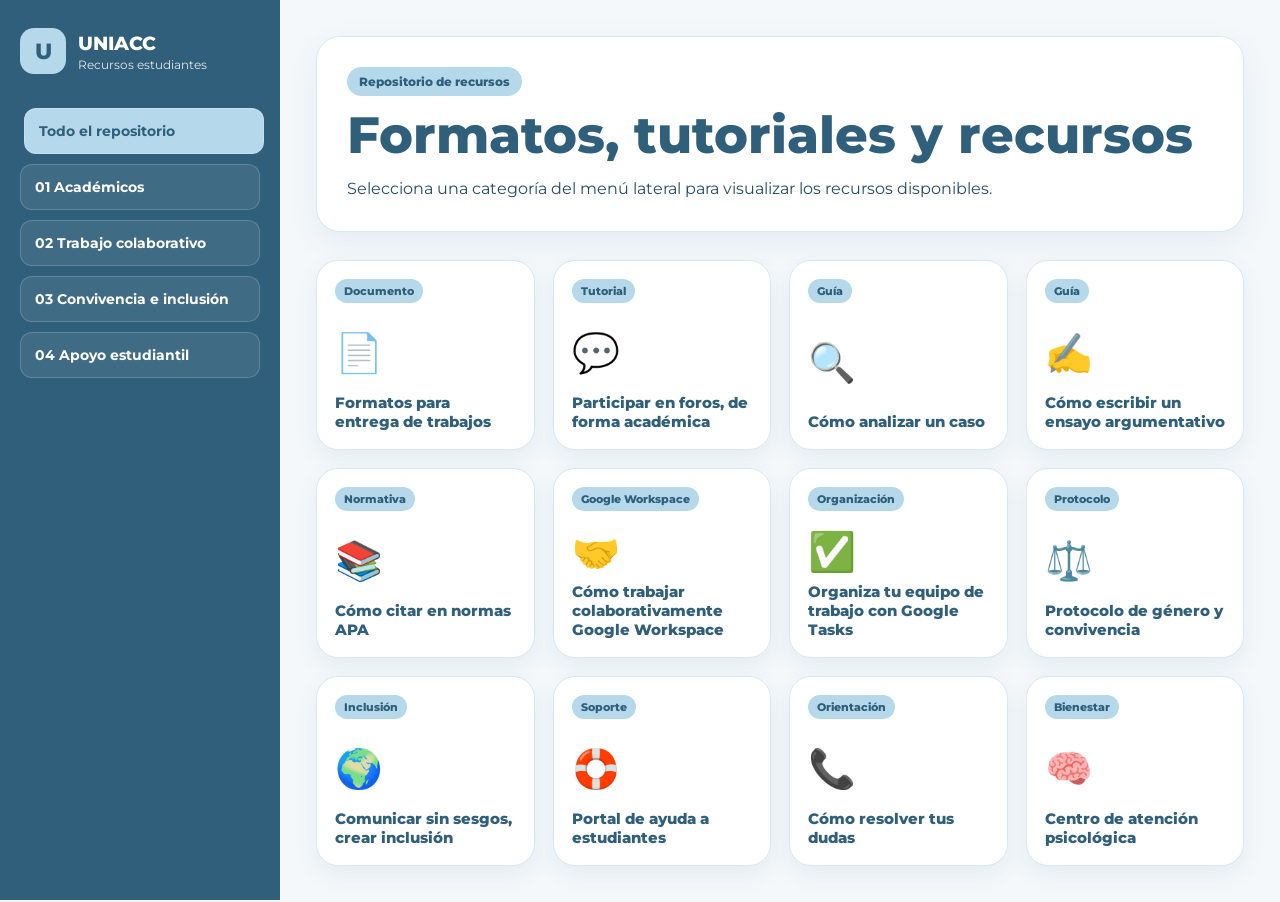
==== index.html @ 0cabaa11 "Add files via upload" ====
<!DOCTYPE html>
<html lang="es">
<head>
    <meta charset="UTF-8">
    <meta name="viewport" content="width=device-width, initial-scale=1.0">
    <title>Formatos, tutoriales y recursos</title>

    <link rel="stylesheet" href="styles.css">
</head>

<body>

<div class="app-layout">

    <aside class="sidebar">
        <div class="brand">
            <div class="brand-logo">U</div>
            <div>
                <h2>UNIACC</h2>
                <p>Recursos estudiantes</p>
            </div>
        </div>

        <nav class="menu-lateral" aria-label="Categorías de recursos">
            <button class="categoria-btn activo" data-filtro="todos">Todo el repositorio</button>
            <button class="categoria-btn" data-filtro="academicos">01 Académicos</button>
            <button class="categoria-btn" data-filtro="colaboracion">02 Trabajo colaborativo</button>
            <button class="categoria-btn" data-filtro="convivencia">03 Convivencia e inclusión</button>
            <button class="categoria-btn" data-filtro="apoyo">04 Apoyo estudiantil</button>
        </nav>
    </aside>

    <main class="contenido">

        <section class="hero">
            <span class="etiqueta">Repositorio de recursos</span>
            <h1>Formatos, tutoriales y recursos</h1>
            <p>Selecciona una categoría del menú lateral para visualizar los recursos disponibles.</p>
        </section>

        <section class="grid-botones">

            <a class="boton-cuadrado" data-categoria="academicos" href="formatos.html">
                <span class="tipo">Documento</span>
                <span class="icono">📄</span>
                <span class="texto-boton">Formatos para entrega de trabajos</span>
            </a>

            <a class="boton-cuadrado" data-categoria="academicos" href="foros.html">
                <span class="tipo">Tutorial</span>
                <span class="icono">💬</span>
                <span class="texto-boton">Participar en foros, de forma académica</span>
            </a>

            <a class="boton-cuadrado" data-categoria="academicos" href="caso.html">
                <span class="tipo">Guía</span>
                <span class="icono">🔍</span>
                <span class="texto-boton">Cómo analizar un caso</span>
            </a>

            <a class="boton-cuadrado" data-categoria="academicos" href="ensayo.html">
                <span class="tipo">Guía</span>
                <span class="icono">✍️</span>
                <span class="texto-boton">Cómo escribir un ensayo argumentativo</span>
            </a>

            <a class="boton-cuadrado" data-categoria="academicos" href="apa.html">
                <span class="tipo">Normativa</span>
                <span class="icono">📚</span>
                <span class="texto-boton">Cómo citar en normas APA</span>
            </a>

            <a class="boton-cuadrado" data-categoria="colaboracion" href="workspace.html">
                <span class="tipo">Google Workspace</span>
                <span class="icono">🤝</span>
                <span class="texto-boton">Cómo trabajar colaborativamente Google Workspace</span>
            </a>

            <a class="boton-cuadrado" data-categoria="colaboracion" href="tasks.html">
                <span class="tipo">Organización</span>
                <span class="icono">✅</span>
                <span class="texto-boton">Organiza tu equipo de trabajo con Google Tasks</span>
            </a>

            <a class="boton-cuadrado" data-categoria="convivencia" href="genero.html">
                <span class="tipo">Protocolo</span>
                <span class="icono">⚖️</span>
                <span class="texto-boton">Protocolo de género y convivencia</span>
            </a>

            <a class="boton-cuadrado" data-categoria="convivencia" href="inclusion.html">
                <span class="tipo">Inclusión</span>
                <span class="icono">🌍</span>
                <span class="texto-boton">Comunicar sin sesgos, crear inclusión</span>
            </a>

            <a class="boton-cuadrado" data-categoria="apoyo" href="ayuda.html">
                <span class="tipo">Soporte</span>
                <span class="icono">🛟</span>
                <span class="texto-boton">Portal de ayuda a estudiantes</span>
            </a>

            <a class="boton-cuadrado" data-categoria="apoyo" href="comunicacion.html">
                <span class="tipo">Orientación</span>
                <span class="icono">📞</span>
                <span class="texto-boton">Cómo resolver tus dudas</span>
            </a>

            <a class="boton-cuadrado" data-categoria="apoyo" href="capsi.html">
                <span class="tipo">Bienestar</span>
                <span class="icono">🧠</span>
                <span class="texto-boton">Centro de atención psicológica</span>
            </a>

        </section>

    </main>

</div>

<script src="script.js"></script>

</body>
</html>
---- styles.css ----
@import url('https://fonts.googleapis.com/css2?family=Montserrat:wght@400;600;700;800&display=swap');

:root {
    --azul-oscuro: #305F7B;
    --azul-medio: #4D98C5;
    --azul-claro: #B5D9EB;
    --borde: #D8E7F0;
    --fondo: #F4F8FB;
    --blanco: #FFFFFF;
    --texto: #244B63;
}

* {
    box-sizing: border-box;
}

body {
    margin: 0;
    font-family: 'Montserrat', Arial, sans-serif;
    color: var(--texto);
    background: var(--fondo);
}

.app-layout {
    display: grid;
    grid-template-columns: 280px 1fr;
    min-height: 100vh;
}

.sidebar {
    background: var(--azul-oscuro);
    color: var(--blanco);
    padding: 28px 20px;
    position: sticky;
    top: 0;
    height: 100vh;
}

.brand {
    display: flex;
    align-items: center;
    gap: 12px;
    margin-bottom: 34px;
}

.brand-logo {
    width: 46px;
    height: 46px;
    border-radius: 14px;
    background: var(--azul-claro);
    color: var(--azul-oscuro);
    display: flex;
    align-items: center;
    justify-content: center;
    font-weight: 800;
    font-size: 1.4rem;
}

.brand h2 {
    margin: 0;
    font-size: 1.2rem;
    font-weight: 800;
}

.brand p {
    margin: 2px 0 0;
    font-size: 0.78rem;
    opacity: 0.85;
}

.menu-lateral {
    display: flex;
    flex-direction: column;
    gap: 10px;
}

.categoria-btn {
    width: 100%;
    padding: 13px 14px;
    border: 1px solid rgba(255,255,255,0.18);
    border-radius: 12px;
    background: rgba(255,255,255,0.08);
    color: var(--blanco);
    font-family: inherit;
    font-size: 0.88rem;
    font-weight: 700;
    text-align: left;
    cursor: pointer;
    transition: all 0.2s ease;
}

.categoria-btn:hover,
.categoria-btn:focus,
.categoria-btn.activo {
    background: var(--azul-claro);
    color: var(--azul-oscuro);
    transform: translateX(4px);
    outline: none;
}

.contenido {
    padding: 36px;
}

.hero {
    background: var(--blanco);
    border: 1px solid var(--borde);
    border-radius: 24px;
    padding: 30px;
    margin-bottom: 28px;
    box-shadow: 0 10px 30px rgba(48, 95, 123, 0.08);
}

.etiqueta {
    display: inline-block;
    background: var(--azul-claro);
    color: var(--azul-oscuro);
    padding: 7px 12px;
    border-radius: 999px;
    font-size: 0.78rem;
    font-weight: 800;
    margin-bottom: 12px;
}

.hero h1 {
    margin: 0;
    color: var(--azul-oscuro);
    font-size: clamp(2rem, 4vw, 3.2rem);
    line-height: 1.05;
    font-weight: 800;
}

.hero p {
    max-width: 720px;
    margin: 14px 0 0;
    font-size: 1rem;
    line-height: 1.6;
}

.grid-botones {
    display: grid;
    grid-template-columns: repeat(4, minmax(0, 1fr));
    gap: 18px;
}

.boton-cuadrado {
    min-height: 190px;
    padding: 18px;
    border-radius: 22px;
    background: var(--blanco);
    color: var(--azul-oscuro);
    text-decoration: none;
    border: 1px solid var(--borde);
    box-shadow: 0 8px 22px rgba(48, 95, 123, 0.08);
    display: flex;
    flex-direction: column;
    justify-content: space-between;
    transition: all 0.22s ease;
}

.boton-cuadrado:hover,
.boton-cuadrado:focus {
    transform: translateY(-5px);
    border-color: var(--azul-medio);
    box-shadow: 0 14px 34px rgba(48, 95, 123, 0.16);
    outline: none;
}

.tipo {
    align-self: flex-start;
    padding: 5px 9px;
    border-radius: 999px;
    background: var(--azul-claro);
    color: var(--azul-oscuro);
    font-size: 0.68rem;
    font-weight: 800;
}

.icono {
    font-size: 2.4rem;
    line-height: 1;
    margin-top: 10px;
}

.logo-uniacc {
    width: 10px;
    max-width: 100%;
    height: auto;
    display: block;
}

.texto-boton {
    font-size: 0.95rem;
    font-weight: 800;
    line-height: 1.25;
}

.boton-cuadrado.oculto {
    display: none;
}

@media (max-width: 1100px) {
    .grid-botones {
        grid-template-columns: repeat(3, minmax(0, 1fr));
    }
}

@media (max-width: 860px) {
    .app-layout {
        grid-template-columns: 1fr;
    }

    .sidebar {
        position: static;
        height: auto;
    }

    .menu-lateral {
        display: grid;
        grid-template-columns: repeat(2, minmax(0, 1fr));
    }

    .contenido {
        padding: 22px;
    }
}

@media (max-width: 640px) {
    .menu-lateral,
    .grid-botones {
        grid-template-columns: 1fr;
    }

    .hero {
        padding: 22px;
    }
}
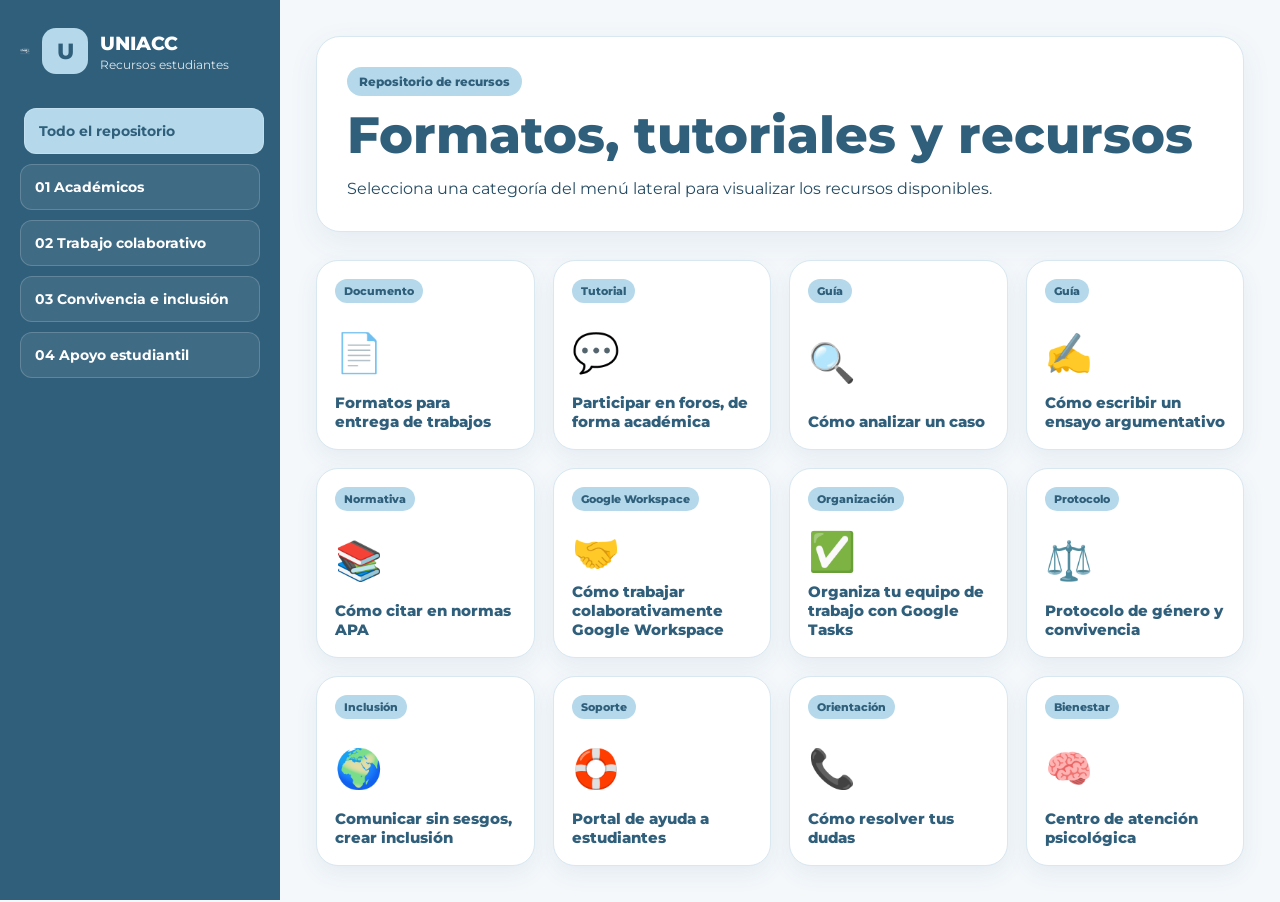
==== commit 49300991: "Add files via upload" ====
--- a/index.html
+++ b/index.html
@@ -14,7 +14,12 @@
 
     <aside class="sidebar">
         <div class="brand">
-            <div class="brand-logo">U</div>
+        <img
+        src="UNIACC_Logo_Blanco.png"
+        alt="Logo UNIACC"
+        class="logo-uniacc"
+    >
+    <div class="brand-logo">U</div>
             <div>
                 <h2>UNIACC</h2>
                 <p>Recursos estudiantes</p>
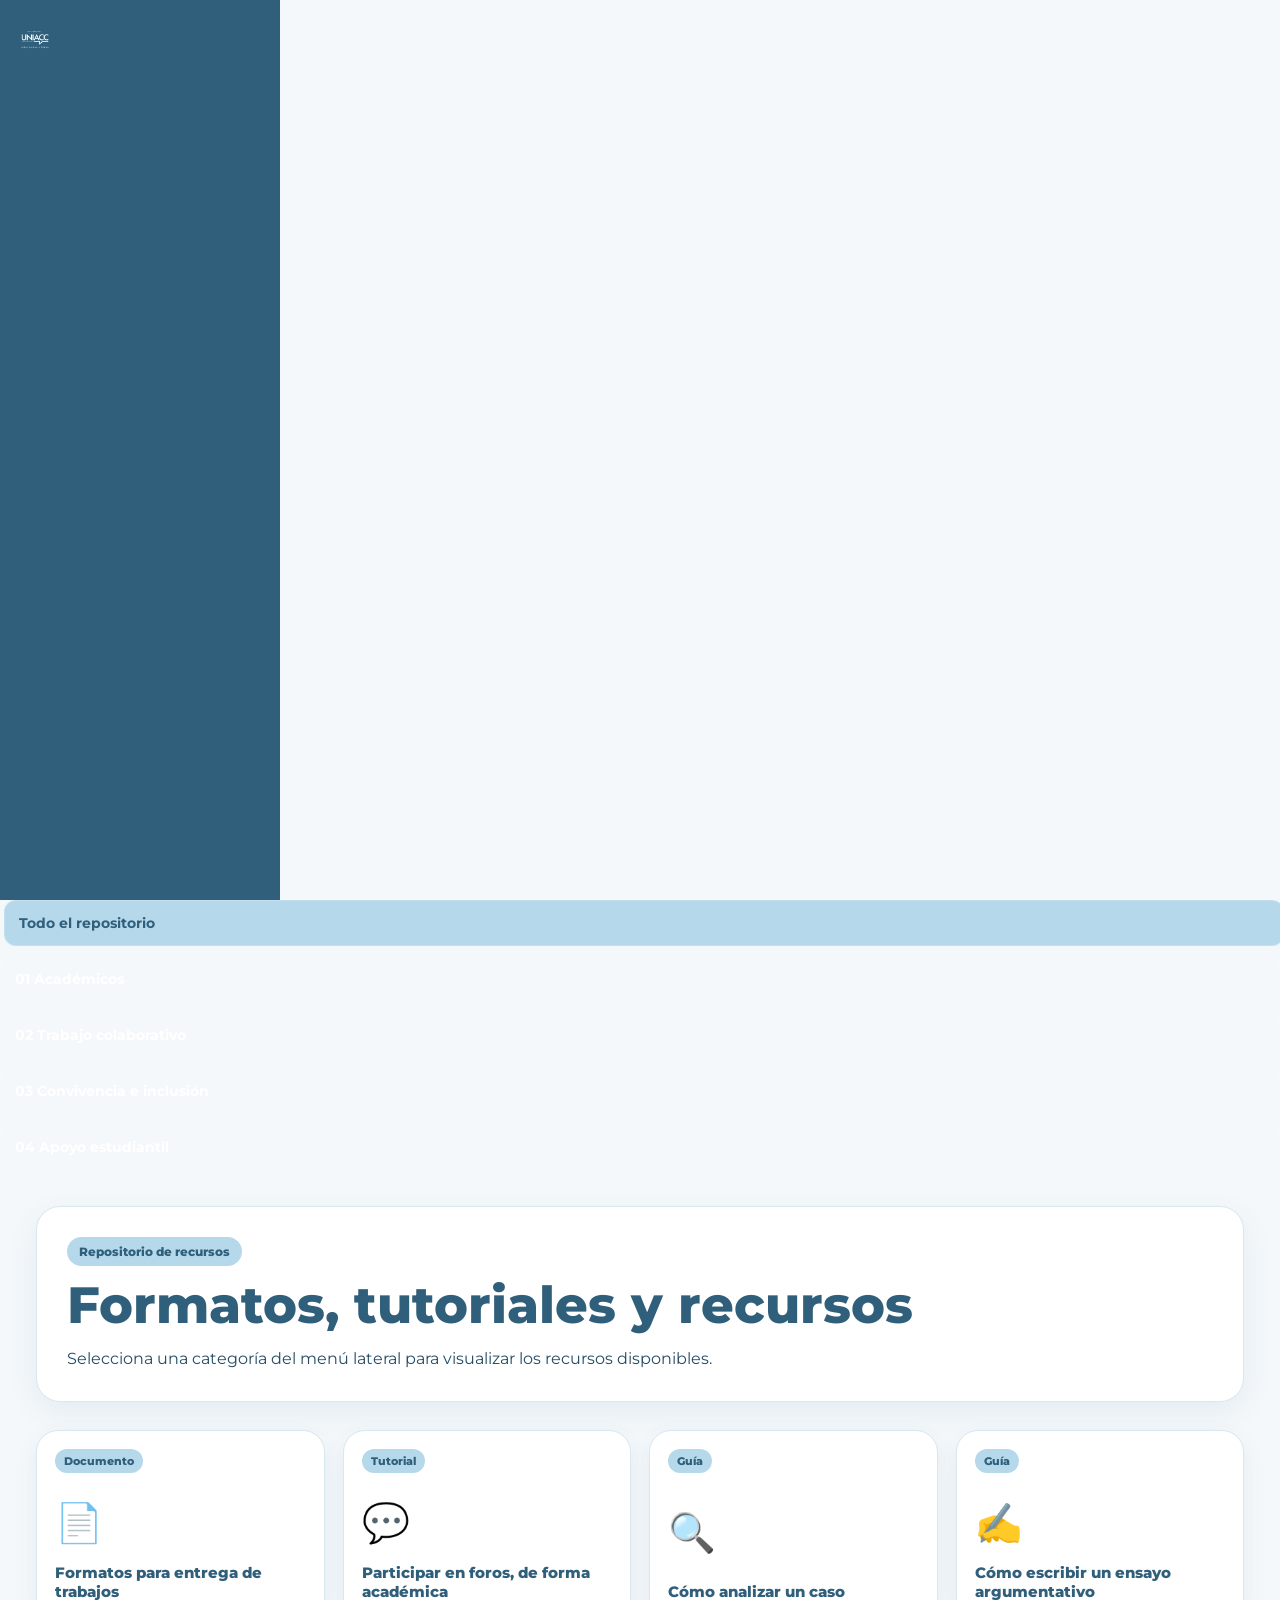
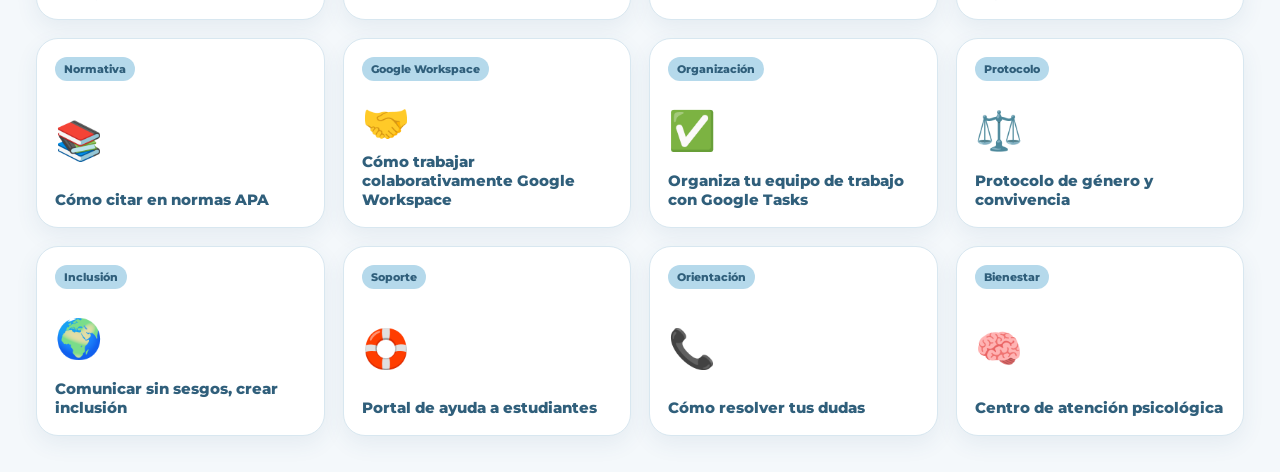
==== commit 3a23ef46: "Add files via upload" ====
--- a/index.html
+++ b/index.html
@@ -19,10 +19,7 @@
         alt="Logo UNIACC"
         class="logo-uniacc"
     >
-    <div class="brand-logo">U</div>
-            <div>
-                <h2>UNIACC</h2>
-                <p>Recursos estudiantes</p>
+   
             </div>
         </div>
 
--- a/styles.css
+++ b/styles.css
@@ -183,7 +183,7 @@
 }
 
 .logo-uniacc {
-    width: 10px;
+    width: 30px;
     max-width: 100%;
     height: auto;
     display: block;
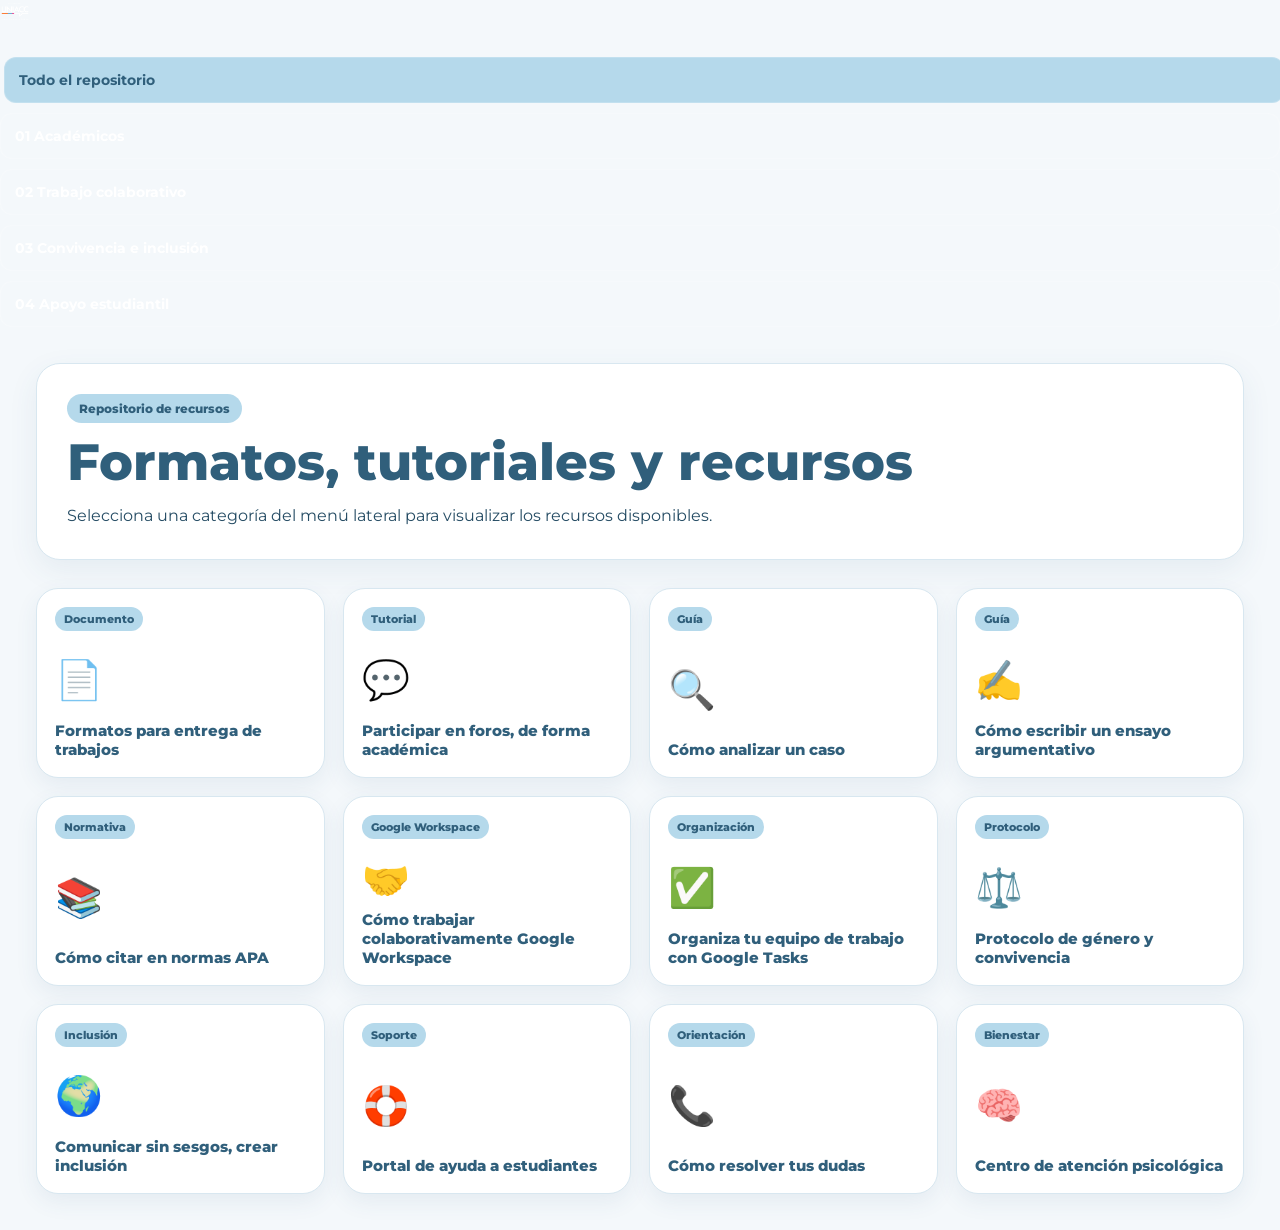
==== commit b5775dbf: "Add files via upload" ====
--- a/index.html
+++ b/index.html
@@ -10,18 +10,13 @@
 
 <body>
 
-<div class="app-layout">
-
-    <aside class="sidebar">
-        <div class="brand">
-        <img
+<div class="brand">
+    <img
         src="UNIACC_Logo_Blanco.png"
         alt="Logo UNIACC"
         class="logo-uniacc"
     >
-   
-            </div>
-        </div>
+</div>
 
         <nav class="menu-lateral" aria-label="Categorías de recursos">
             <button class="categoria-btn activo" data-filtro="todos">Todo el repositorio</button>
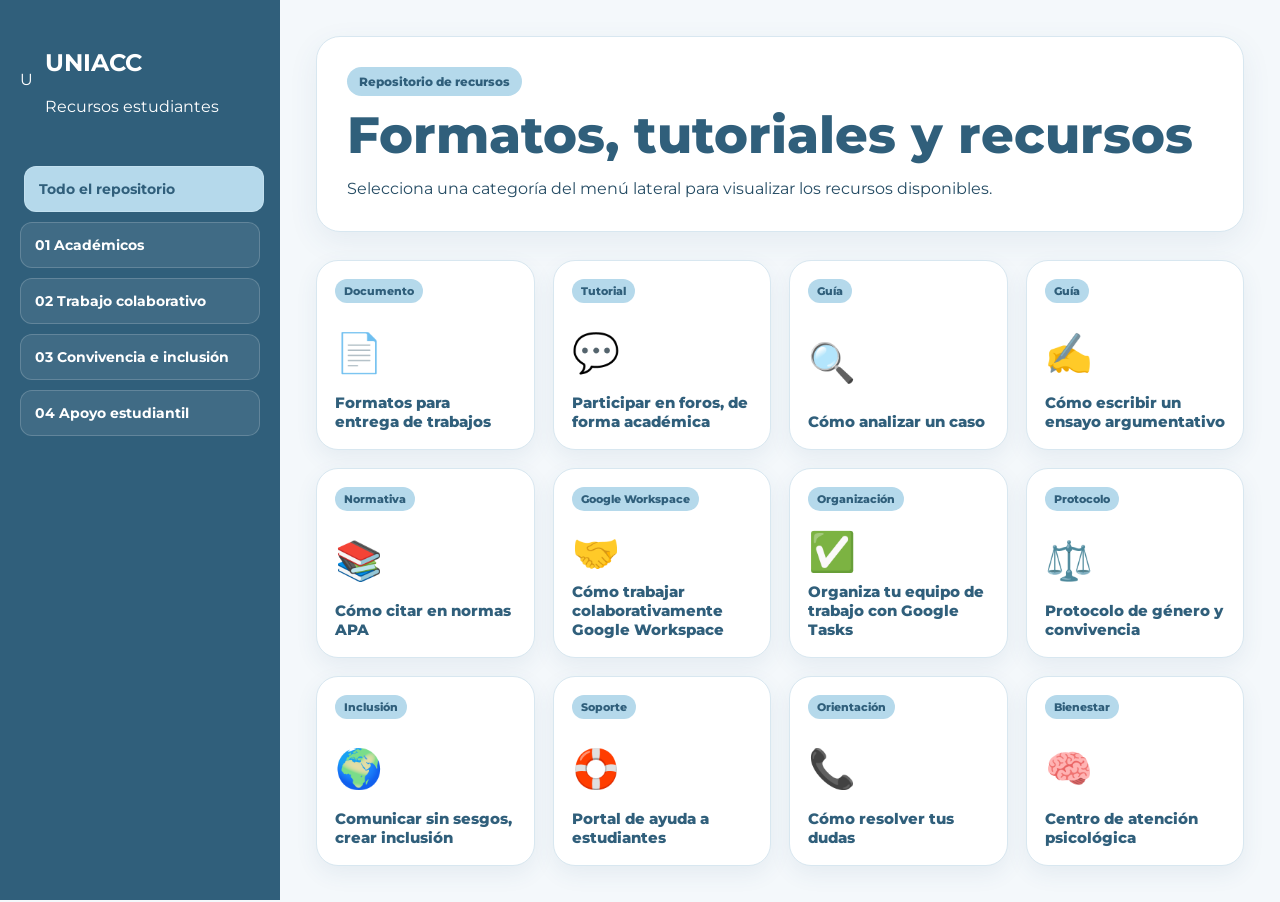
==== commit 0ea0c315: "Add files via upload" ====
--- a/index.html
+++ b/index.html
@@ -10,13 +10,16 @@
 
 <body>
 
-<div class="brand">
-    <img
-        src="UNIACC_Logo_Blanco.png"
-        alt="Logo UNIACC"
-        class="logo-uniacc"
-    >
-</div>
+<div class="app-layout">
+
+    <aside class="sidebar">
+        <div class="brand">
+            <div class="brand-logo">U</div>
+            <div>
+                <h2>UNIACC</h2>
+                <p>Recursos estudiantes</p>
+            </div>
+        </div>
 
         <nav class="menu-lateral" aria-label="Categorías de recursos">
             <button class="categoria-btn activo" data-filtro="todos">Todo el repositorio</button>
--- a/styles.css
+++ b/styles.css
@@ -41,31 +41,6 @@
     align-items: center;
     gap: 12px;
     margin-bottom: 34px;
-}
-
-.brand-logo {
-    width: 46px;
-    height: 46px;
-    border-radius: 14px;
-    background: var(--azul-claro);
-    color: var(--azul-oscuro);
-    display: flex;
-    align-items: center;
-    justify-content: center;
-    font-weight: 800;
-    font-size: 1.4rem;
-}
-
-.brand h2 {
-    margin: 0;
-    font-size: 1.2rem;
-    font-weight: 800;
-}
-
-.brand p {
-    margin: 2px 0 0;
-    font-size: 0.78rem;
-    opacity: 0.85;
 }
 
 .menu-lateral {
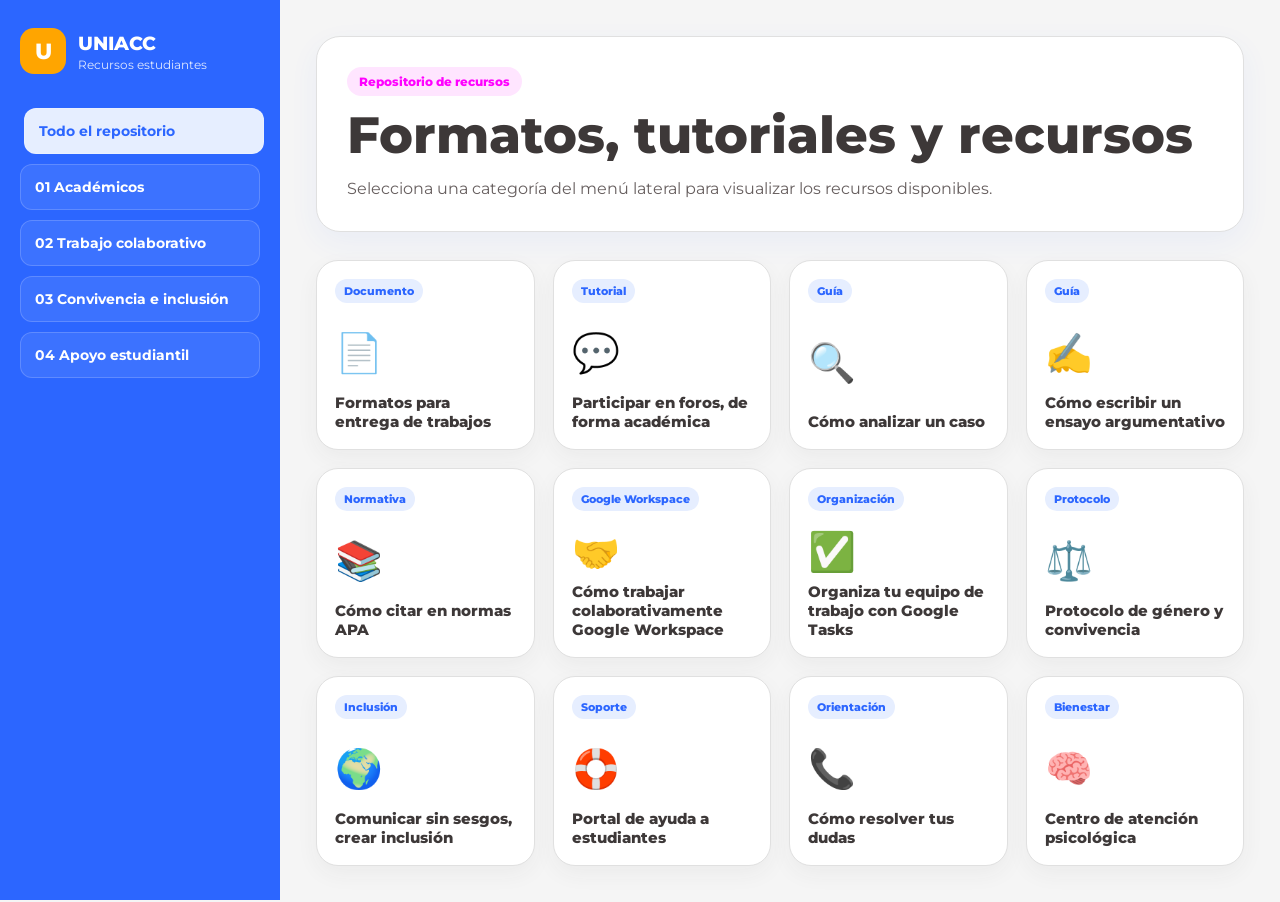
==== commit 155e0264: "Add files via upload" ====
--- a/index.html
+++ b/index.html
@@ -3,7 +3,7 @@
 <head>
     <meta charset="UTF-8">
     <meta name="viewport" content="width=device-width, initial-scale=1.0">
-    <title>Formatos, tutoriales y recursos</title>
+    <title>Servicios, tutoriales y recursos</title>
 
     <link rel="stylesheet" href="styles.css">
 </head>
--- a/styles.css
+++ b/styles.css
@@ -1,54 +1,84 @@
 @import url('https://fonts.googleapis.com/css2?family=Montserrat:wght@400;600;700;800&display=swap');
-
+ 
 :root {
-    --azul-oscuro: #305F7B;
-    --azul-medio: #4D98C5;
-    --azul-claro: #B5D9EB;
-    --borde: #D8E7F0;
-    --fondo: #F4F8FB;
-    --blanco: #FFFFFF;
-    --texto: #244B63;
-}
-
+    /* Paleta Nueva */
+    --principal: #2c66ff;
+    --principal-claro: #e6eeff; /* Variante suave para fondos de botones y etiquetas */
+    --secundario-1: #ffa500;
+    --secundario-1-claro: #fff6e5; /* Variante suave naranja */
+    --secundario-2: #ff01ff;
+    --secundario-2-claro: #ffe5ff; /* Variante suave magenta */
+    --texto: #3d3838;
+    --texto-claro: #665e5e; /* Para párrafos secundarios */
+    --fondo: #f5f5f5;
+    --blanco: #ffffff;
+    --borde: #e0e0e0;
+}
+ 
 * {
     box-sizing: border-box;
 }
-
+ 
 body {
     margin: 0;
     font-family: 'Montserrat', Arial, sans-serif;
     color: var(--texto);
     background: var(--fondo);
 }
-
+ 
 .app-layout {
     display: grid;
     grid-template-columns: 280px 1fr;
     min-height: 100vh;
 }
-
+ 
 .sidebar {
-    background: var(--azul-oscuro);
+    background: var(--principal);
     color: var(--blanco);
     padding: 28px 20px;
     position: sticky;
     top: 0;
     height: 100vh;
 }
-
+ 
 .brand {
     display: flex;
     align-items: center;
     gap: 12px;
     margin-bottom: 34px;
 }
-
+ 
+.brand-logo {
+    width: 46px;
+    height: 46px;
+    border-radius: 14px;
+    background: var(--secundario-1); /* El naranja resalta excelente sobre el fondo azul */
+    color: var(--blanco);
+    display: flex;
+    align-items: center;
+    justify-content: center;
+    font-weight: 800;
+    font-size: 1.4rem;
+}
+ 
+.brand h2 {
+    margin: 0;
+    font-size: 1.2rem;
+    font-weight: 800;
+}
+ 
+.brand p {
+    margin: 2px 0 0;
+    font-size: 0.78rem;
+    opacity: 0.85;
+}
+ 
 .menu-lateral {
     display: flex;
     flex-direction: column;
     gap: 10px;
 }
-
+ 
 .categoria-btn {
     width: 100%;
     padding: 13px 14px;
@@ -63,149 +93,144 @@
     cursor: pointer;
     transition: all 0.2s ease;
 }
-
+ 
 .categoria-btn:hover,
 .categoria-btn:focus,
 .categoria-btn.activo {
-    background: var(--azul-claro);
-    color: var(--azul-oscuro);
+    background: var(--principal-claro);
+    color: var(--principal);
     transform: translateX(4px);
     outline: none;
 }
-
+ 
 .contenido {
     padding: 36px;
 }
-
+ 
 .hero {
     background: var(--blanco);
     border: 1px solid var(--borde);
     border-radius: 24px;
     padding: 30px;
     margin-bottom: 28px;
-    box-shadow: 0 10px 30px rgba(48, 95, 123, 0.08);
-}
-
+    box-shadow: 0 10px 30px rgba(44, 102, 255, 0.06); /* Sombra adaptada al nuevo azul */
+}
+ 
 .etiqueta {
     display: inline-block;
-    background: var(--azul-claro);
-    color: var(--azul-oscuro);
+    background: var(--secundario-2-claro); /* Fondo suave magenta */
+    color: var(--secundario-2); /* Texto en magenta vibrante */
     padding: 7px 12px;
     border-radius: 999px;
     font-size: 0.78rem;
     font-weight: 800;
     margin-bottom: 12px;
 }
-
+ 
 .hero h1 {
     margin: 0;
-    color: var(--azul-oscuro);
+    color: var(--texto);
     font-size: clamp(2rem, 4vw, 3.2rem);
     line-height: 1.05;
     font-weight: 800;
 }
-
+ 
 .hero p {
     max-width: 720px;
     margin: 14px 0 0;
     font-size: 1rem;
     line-height: 1.6;
-}
-
+    color: var(--texto-claro);
+}
+ 
 .grid-botones {
     display: grid;
     grid-template-columns: repeat(4, minmax(0, 1fr));
     gap: 18px;
 }
-
+ 
 .boton-cuadrado {
     min-height: 190px;
     padding: 18px;
     border-radius: 22px;
     background: var(--blanco);
-    color: var(--azul-oscuro);
+    color: var(--texto);
     text-decoration: none;
     border: 1px solid var(--borde);
-    box-shadow: 0 8px 22px rgba(48, 95, 123, 0.08);
+    box-shadow: 0 8px 22px rgba(61, 56, 56, 0.05); /* Sombra gris neutral */
     display: flex;
     flex-direction: column;
     justify-content: space-between;
     transition: all 0.22s ease;
 }
-
+ 
 .boton-cuadrado:hover,
 .boton-cuadrado:focus {
     transform: translateY(-5px);
-    border-color: var(--azul-medio);
-    box-shadow: 0 14px 34px rgba(48, 95, 123, 0.16);
+    border-color: var(--secundario-1); /* Borde naranja al pasar el cursor para darle un toque interactivo */
+    box-shadow: 0 14px 34px rgba(255, 165, 0, 0.12); /* Sombra naranja sutil */
     outline: none;
 }
-
+ 
 .tipo {
     align-self: flex-start;
     padding: 5px 9px;
     border-radius: 999px;
-    background: var(--azul-claro);
-    color: var(--azul-oscuro);
+    background: var(--principal-claro); /* Fondo azul claro */
+    color: var(--principal); /* Texto azul principal */
     font-size: 0.68rem;
     font-weight: 800;
 }
-
+ 
 .icono {
     font-size: 2.4rem;
     line-height: 1;
     margin-top: 10px;
 }
-
-.logo-uniacc {
-    width: 30px;
-    max-width: 100%;
-    height: auto;
-    display: block;
-}
-
+ 
 .texto-boton {
     font-size: 0.95rem;
     font-weight: 800;
     line-height: 1.25;
 }
-
+ 
 .boton-cuadrado.oculto {
     display: none;
 }
-
+ 
+/* Responsive */
 @media (max-width: 1100px) {
     .grid-botones {
         grid-template-columns: repeat(3, minmax(0, 1fr));
     }
 }
-
+ 
 @media (max-width: 860px) {
     .app-layout {
         grid-template-columns: 1fr;
     }
-
+ 
     .sidebar {
         position: static;
         height: auto;
     }
-
+ 
     .menu-lateral {
         display: grid;
         grid-template-columns: repeat(2, minmax(0, 1fr));
     }
-
+ 
     .contenido {
         padding: 22px;
     }
 }
-
+ 
 @media (max-width: 640px) {
     .menu-lateral,
     .grid-botones {
         grid-template-columns: 1fr;
     }
-
+ 
     .hero {
         padding: 22px;
     }
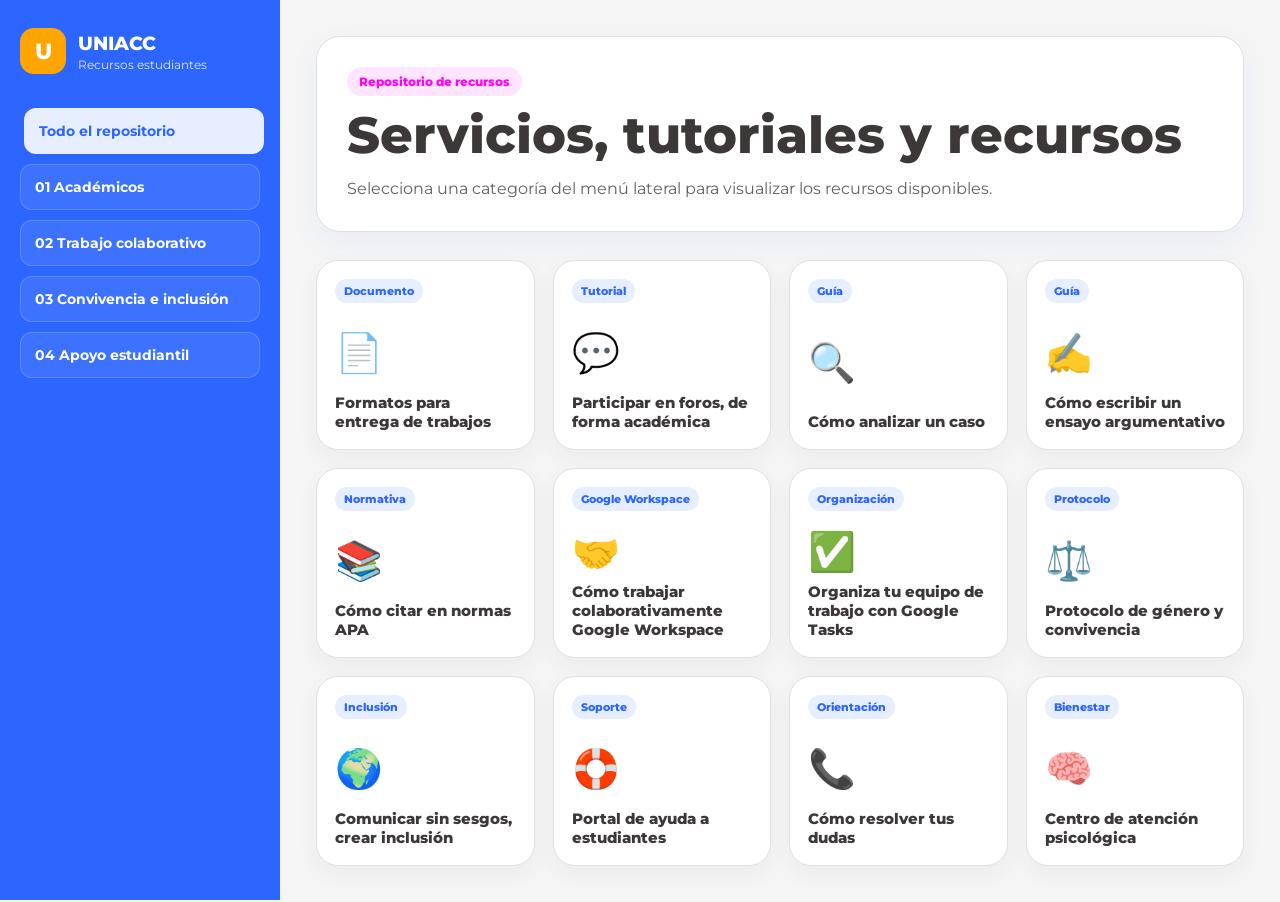
==== commit a7f0b723: "Add files via upload" ====
--- a/index.html
+++ b/index.html
@@ -34,7 +34,7 @@
 
         <section class="hero">
             <span class="etiqueta">Repositorio de recursos</span>
-            <h1>Formatos, tutoriales y recursos</h1>
+            <h1>Servicios, tutoriales y recursos</h1>
             <p>Selecciona una categoría del menú lateral para visualizar los recursos disponibles.</p>
         </section>
 
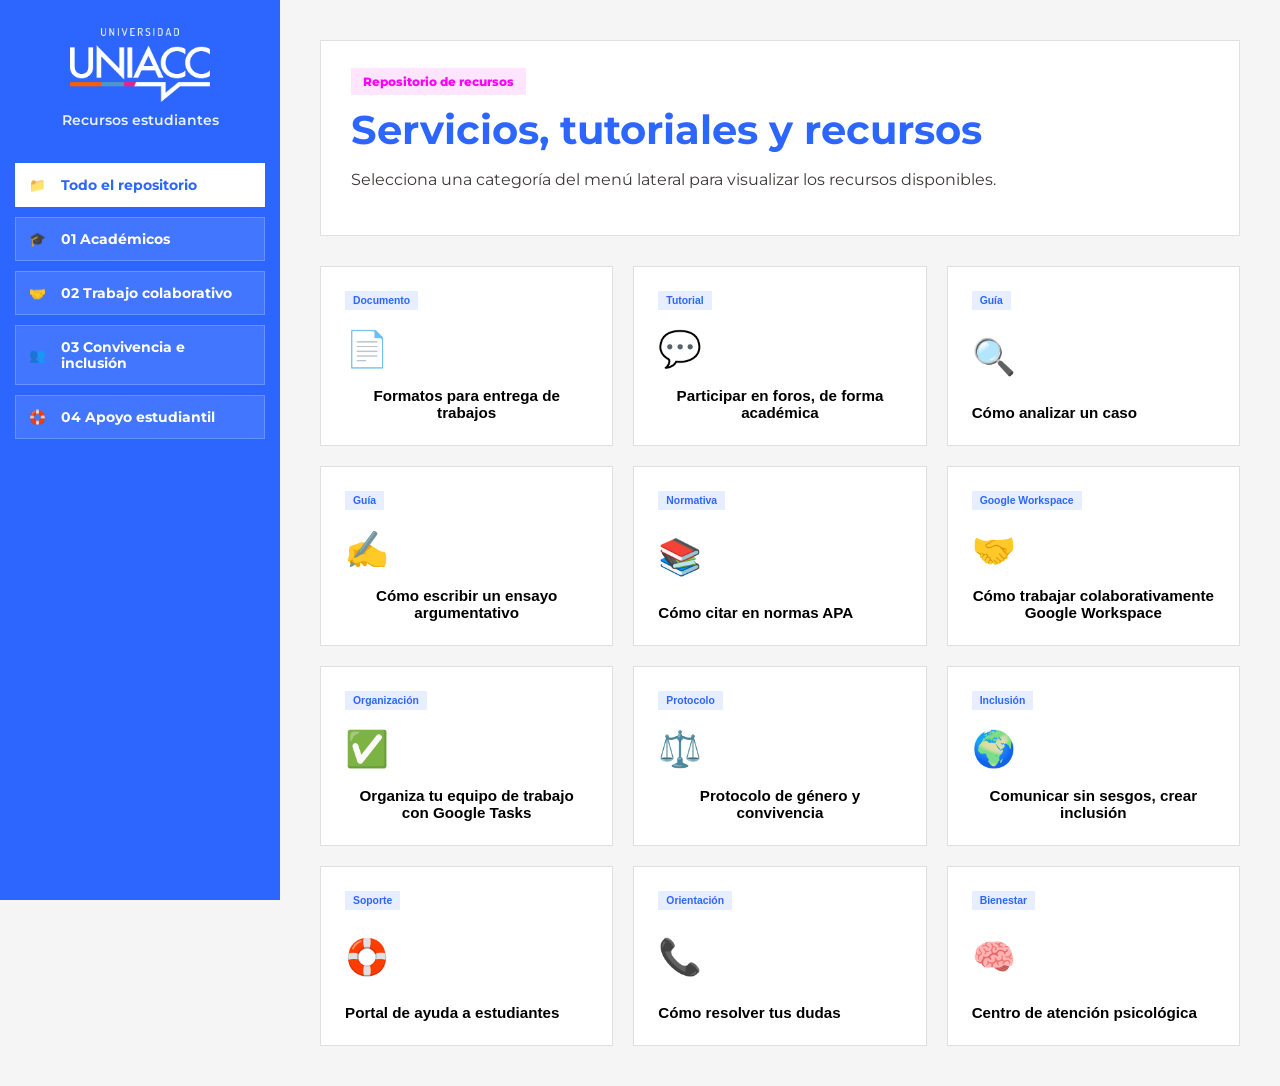
==== commit 91dba7af: "Add files via upload" ====
--- a/index.html
+++ b/index.html
@@ -1,124 +1,252 @@
-<!DOCTYPE html>
-<html lang="es">
-<head>
-    <meta charset="UTF-8">
-    <meta name="viewport" content="width=device-width, initial-scale=1.0">
-    <title>Servicios, tutoriales y recursos</title>
-
-    <link rel="stylesheet" href="styles.css">
-</head>
-
-<body>
-
-<div class="app-layout">
-
-    <aside class="sidebar">
-        <div class="brand">
-            <div class="brand-logo">U</div>
-            <div>
-                <h2>UNIACC</h2>
-                <p>Recursos estudiantes</p>
-            </div>
-        </div>
-
-        <nav class="menu-lateral" aria-label="Categorías de recursos">
-            <button class="categoria-btn activo" data-filtro="todos">Todo el repositorio</button>
-            <button class="categoria-btn" data-filtro="academicos">01 Académicos</button>
-            <button class="categoria-btn" data-filtro="colaboracion">02 Trabajo colaborativo</button>
-            <button class="categoria-btn" data-filtro="convivencia">03 Convivencia e inclusión</button>
-            <button class="categoria-btn" data-filtro="apoyo">04 Apoyo estudiantil</button>
-        </nav>
-    </aside>
-
-    <main class="contenido">
-
-        <section class="hero">
-            <span class="etiqueta">Repositorio de recursos</span>
-            <h1>Servicios, tutoriales y recursos</h1>
-            <p>Selecciona una categoría del menú lateral para visualizar los recursos disponibles.</p>
-        </section>
-
-        <section class="grid-botones">
-
-            <a class="boton-cuadrado" data-categoria="academicos" href="formatos.html">
-                <span class="tipo">Documento</span>
-                <span class="icono">📄</span>
-                <span class="texto-boton">Formatos para entrega de trabajos</span>
-            </a>
-
-            <a class="boton-cuadrado" data-categoria="academicos" href="foros.html">
-                <span class="tipo">Tutorial</span>
-                <span class="icono">💬</span>
-                <span class="texto-boton">Participar en foros, de forma académica</span>
-            </a>
-
-            <a class="boton-cuadrado" data-categoria="academicos" href="caso.html">
-                <span class="tipo">Guía</span>
-                <span class="icono">🔍</span>
-                <span class="texto-boton">Cómo analizar un caso</span>
-            </a>
-
-            <a class="boton-cuadrado" data-categoria="academicos" href="ensayo.html">
-                <span class="tipo">Guía</span>
-                <span class="icono">✍️</span>
-                <span class="texto-boton">Cómo escribir un ensayo argumentativo</span>
-            </a>
-
-            <a class="boton-cuadrado" data-categoria="academicos" href="apa.html">
-                <span class="tipo">Normativa</span>
-                <span class="icono">📚</span>
-                <span class="texto-boton">Cómo citar en normas APA</span>
-            </a>
-
-            <a class="boton-cuadrado" data-categoria="colaboracion" href="workspace.html">
-                <span class="tipo">Google Workspace</span>
-                <span class="icono">🤝</span>
-                <span class="texto-boton">Cómo trabajar colaborativamente Google Workspace</span>
-            </a>
-
-            <a class="boton-cuadrado" data-categoria="colaboracion" href="tasks.html">
-                <span class="tipo">Organización</span>
-                <span class="icono">✅</span>
-                <span class="texto-boton">Organiza tu equipo de trabajo con Google Tasks</span>
-            </a>
-
-            <a class="boton-cuadrado" data-categoria="convivencia" href="genero.html">
-                <span class="tipo">Protocolo</span>
-                <span class="icono">⚖️</span>
-                <span class="texto-boton">Protocolo de género y convivencia</span>
-            </a>
-
-            <a class="boton-cuadrado" data-categoria="convivencia" href="inclusion.html">
-                <span class="tipo">Inclusión</span>
-                <span class="icono">🌍</span>
-                <span class="texto-boton">Comunicar sin sesgos, crear inclusión</span>
-            </a>
-
-            <a class="boton-cuadrado" data-categoria="apoyo" href="ayuda.html">
-                <span class="tipo">Soporte</span>
-                <span class="icono">🛟</span>
-                <span class="texto-boton">Portal de ayuda a estudiantes</span>
-            </a>
-
-            <a class="boton-cuadrado" data-categoria="apoyo" href="comunicacion.html">
-                <span class="tipo">Orientación</span>
-                <span class="icono">📞</span>
-                <span class="texto-boton">Cómo resolver tus dudas</span>
-            </a>
-
-            <a class="boton-cuadrado" data-categoria="apoyo" href="capsi.html">
-                <span class="tipo">Bienestar</span>
-                <span class="icono">🧠</span>
-                <span class="texto-boton">Centro de atención psicológica</span>
-            </a>
-
-        </section>
-
-    </main>
-
-</div>
-
-<script src="script.js"></script>
-
-</body>
+<!DOCTYPE html>
+<html lang="es">
+<head>
+    <meta charset="UTF-8">
+    <meta name="viewport" content="width=device-width, initial-scale=1.0">
+    <title>UNIACC - Repositorio de Recursos para Estudiantes</title>
+    <link rel="stylesheet" href="styles.css">
+</head>
+<body>
+
+<div id="loader-global" class="loader-overlay oculto-estricto">
+    <div class="loader-box">
+        <div class="spinner"></div>
+        <p>Cargando recurso...</p>
+    </div>
+</div>
+
+<div class="app-layout" id="app-container">
+    
+    <button id="mobile-menu-toggle" class="mobile-toggle">☰ Menú de categorías</button>
+
+    <aside class="sidebar" id="main-sidebar">
+        <div class="brand">
+            <div class="brand-content">
+                <img src="uniacc_logo.png" alt="Logo UNIACC" class="logo-img">
+                <p>Recursos estudiantes</p>
+            </div>
+        </div>
+
+        <nav class="menu-lateral" aria-label="Categorías de recursos">
+            <button class="categoria-btn activo" data-filtro="todos">
+                <span class="btn-icon">📁</span> <span class="btn-text">Todo el repositorio</span>
+            </button>
+            <button class="categoria-btn" data-filtro="academicos">
+                <span class="btn-icon">🎓</span> <span class="btn-text">01 Académicos</span>
+            </button>
+            <button class="categoria-btn" data-filtro="colaboracion">
+                <span class="btn-icon">🤝</span> <span class="btn-text">02 Trabajo colaborativo</span>
+            </button>
+            <button class="categoria-btn" data-filtro="convivencia">
+                <span class="btn-icon">👥</span> <span class="btn-text">03 Convivencia e inclusión</span>
+            </button>
+            <button class="categoria-btn" data-filtro="apoyo">
+                <span class="btn-icon">🛟</span> <span class="btn-text">04 Apoyo estudiantil</span>
+            </button>
+        </nav>
+    </aside>
+
+    <main class="contenido">
+        
+        <div id="vista-grid">
+            <section class="hero">
+                <span class="etiqueta">Repositorio de recursos</span>
+                <h1>Servicios, tutoriales y recursos</h1>
+                <p>Selecciona una categoría del menú lateral para visualizar los recursos disponibles.</p>
+            </section>
+
+            <section class="grid-botones">
+                <button class="boton-cuadrado" data-categoria="academicos" data-target="formatos">
+                    <span class="tipo">Documento</span>
+                    <span class="icono">📄</span>
+                    <span class="texto-boton">Formatos para entrega de trabajos</span>
+                </button>
+                <button class="boton-cuadrado" data-categoria="academicos" data-target="foros">
+                    <span class="tipo">Tutorial</span>
+                    <span class="icono">💬</span>
+                    <span class="texto-boton">Participar en foros, de forma académica</span>
+                </button>
+                <button class="boton-cuadrado" data-categoria="academicos" data-target="caso">
+                    <span class="tipo">Guía</span>
+                    <span class="icono">🔍</span>
+                    <span class="texto-boton">Cómo analizar un caso</span>
+                </button>
+                <button class="boton-cuadrado" data-categoria="academicos" data-target="ensayo">
+                    <span class="tipo">Guía</span>
+                    <span class="icono">✍️</span>
+                    <span class="texto-boton">Cómo escribir un ensayo argumentativo</span>
+                </button>
+                <button class="boton-cuadrado" data-categoria="academicos" data-target="apa">
+                    <span class="tipo">Normativa</span>
+                    <span class="icono">📚</span>
+                    <span class="texto-boton">Cómo citar en normas APA</span>
+                </button>
+                <button class="boton-cuadrado" data-categoria="colaboracion" data-target="workspace">
+                    <span class="tipo">Google Workspace</span>
+                    <span class="icono">🤝</span>
+                    <span class="texto-boton">Cómo trabajar colaborativamente Google Workspace</span>
+                </button>
+                <button class="boton-cuadrado" data-categoria="colaboracion" data-target="tasks">
+                    <span class="tipo">Organización</span>
+                    <span class="icono">✅</span>
+                    <span class="texto-boton">Organiza tu equipo de trabajo con Google Tasks</span>
+                </button>
+                <button class="boton-cuadrado" data-categoria="convivencia" data-target="genero">
+                    <span class="tipo">Protocolo</span>
+                    <span class="icono">⚖️</span>
+                    <span class="texto-boton">Protocolo de género y convivencia</span>
+                </button>
+                <button class="boton-cuadrado" data-categoria="convivencia" data-target="inclusion">
+                    <span class="tipo">Inclusión</span>
+                    <span class="icono">🌍</span>
+                    <span class="texto-boton">Comunicar sin sesgos, crear inclusión</span>
+                </button>
+                <button class="boton-cuadrado" data-categoria="apoyo" data-target="ayuda">
+                    <span class="tipo">Soporte</span>
+                    <span class="icono">🛟</span>
+                    <span class="texto-boton">Portal de ayuda a estudiantes</span>
+                </button>
+                <button class="boton-cuadrado" data-categoria="apoyo" data-target="comunicacion">
+                    <span class="tipo">Orientación</span>
+                    <span class="icono">📞</span>
+                    <span class="texto-boton">Cómo resolver tus dudas</span>
+                </button>
+                <button class="boton-cuadrado" data-categoria="apoyo" data-target="capsi">
+                    <span class="tipo">Bienestar</span>
+                    <span class="icono">🧠</span>
+                    <span class="texto-boton">Centro de atención psicológica</span>
+                </button>
+            </section>
+        </div>
+
+        <div id="vista-detalle" class="oculto-estricto">
+            <div class="header-detalle-fijo">
+                <button id="btn-volver" class="btn-volver">← Volver al repositorio</button>
+                <button id="btn-compartir" class="btn-compartir">🔗 Copiar enlace directo</button>
+            </div>
+            
+            <div id="contenedor-dinamico">
+                
+                <div id="formatos" class="detalle-recurso">
+                    <h2 class="titulo-detalle"><span>📄</span> Formatos de evaluación</h2>
+                    <div class="rich-text">
+                        <p>Accede a los siguientes enlaces. Puedes:</p>
+                        <ul>
+                            <li>Hacer una copia hacia tu cuenta @uniacc.edu:
+                                <ul>
+                                    <li>Quedará alojado en tu Google Drive y podrás trabajar sobre este archivo de forma online.</li>
+                                    <li>Podrás entregarlo desde el mismo Google Drive o descargarlo, en formato PDF, para subirlo a la evaluación correspondiente.</li>
+                                </ul>
+                            </li>
+                            <li>Escoger el formato que más te guste.</li>
+                        </ul>
+                        <h3>Formato escrito vertical</h3>
+                        <p><a href="https://docs.google.com/document/d/1PrN3ScaTwC_1zqYI_Dj3rd0GrYDq7LpjD-rWoKTzr9Q/edit?usp=sharing" target="_blank">Opción 1</a> | <a href="https://docs.google.com/document/d/1Vb-1XMqPxbEmHdKyQAPaTDY5I0Gu5KHzX2JsOzsHnzw/edit?usp=sharing" target="_blank">Opción 2</a> | <a href="https://docs.google.com/document/d/18yt5Dit2C5Ny92opYVJaJYDGKNV0N9qK23HA0BJVj_o/edit?usp=sharing" target="_blank">Opción 3</a></p>
+                        <h3>Formato presentación</h3>
+                        <p><a href="https://docs.google.com/presentation/d/1rhYfWVmNXQe4Z2kv27mE9TF9c5zD4U5J58bb79yTnBs/edit?usp=sharing" target="_blank">Opción 1</a> | <a href="https://docs.google.com/presentation/d/1_3PsiSosz5odNTRaHWtoMHT6M_y2TyTZSW7Q9jj5RmM/edit?usp=sharing" target="_blank">Opción 2</a> | <a href="https://docs.google.com/presentation/d/1svfcbNQU_5Y-0h3XiTYl5RHQEYsrINhUBpa6G7uE7ks/edit?usp=sharing" target="_blank">Opción 3</a></p>
+                        <h3>Formato escrito horizontal</h3>
+                        <p><a href="https://docs.google.com/document/d/1yUDe7NuXu0wZpn4KaAdAJs7jo7xuBuIezGE9XHw3v6M/edit?usp=sharing" target="_blank">Opción 1</a> | <a href="https://docs.google.com/document/d/1cIm3rRt0AKv-m8nKO_G-iOpHYDqKY-HbbIOwsH4FFbk/edit?usp=sharing" target="_blank">Opción 2</a> | <a href="https://docs.google.com/document/d/1lG__cZGN9yoEb2DB6YLymVww5wc7OA5s8ZguGBc9ezs/edit?usp=sharing" target="_blank">Opción 3</a></p>
+                    </div>
+                </div>
+
+                <div id="foros" class="detalle-recurso">
+                    <h2 class="titulo-detalle"><span>💬</span> Participación en foros</h2>
+                    <div class="iframe-responsive">
+                        <iframe data-src="https://view.genially.com/699c9173749d48a23926da37"></iframe>
+                    </div>
+                </div>
+
+                <div id="caso" class="detalle-recurso">
+                    <h2 class="titulo-detalle"><span>🔍</span> Analizar un caso</h2>
+                    <div class="iframe-responsive">
+                        <iframe data-src="https://davdauniacc.github.io/analisiscasos/"></iframe>
+                    </div>
+                </div>
+
+                <div id="ensayo" class="detalle-recurso">
+                    <h2 class="titulo-detalle"><span>✍️</span> Ensayo argumentativo</h2>
+                    <iframe data-src="https://app.lumi.education/api/v1/run/qHY3aS/embed" style="width: 100%; height: 4760px; border: none;"></iframe>
+                </div>
+
+                <div id="apa" class="detalle-recurso">
+                    <h2 class="titulo-detalle"><span>📚</span> Normas APA</h2>
+                    <div class="iframe-responsive" style="padding-bottom: 800px;">
+                        <iframe data-src="https://www.uniacc.cl/biblioteca/normas-apa/"></iframe>
+                    </div>
+                </div>
+
+                <div id="workspace" class="detalle-recurso">
+                    <h2 class="titulo-detalle"><span>🤝</span> Trabajo colaborativo</h2>
+                    <div class="rich-text">
+                        <div class="caja-destacada">Trabajo colaborativo en Google Workspace</div>
+                        <p>Para trabajar colaborativamente en documento final y archivos asociados dentro del espacio seguro de Google Workspace asociado a tu cuenta @uniacc.edu, recuerda que debes:</p>
+                        <ul>
+                            <li>Leer las indicaciones para el trabajo colaborativo.</li>
+                            <li>Ver todos los videotutoriales que se encuentran en el Portal de ayuda al estudiante.</li>
+                            <li>Seguir estos pasos:</li>
+                        </ul>
+                        <p>1. <strong>¡Adiós Whatsapp! - Google Chat</strong></p>
+                        <div class="iframe-responsive"><iframe data-src="https://www.youtube-nocookie.com/embed/mCg_urlyXKc"></iframe></div>
+                        <p>2. <strong>¡No crees carpetas! - Google Drive</strong></p>
+                        <div class="iframe-responsive"><iframe data-src="https://www.youtube-nocookie.com/embed/64c-GjX8Wow"></iframe></div>
+                        <p>3. <strong>El fin del monstruo de Frankenstein - Google Docs</strong></p>
+                        <div class="iframe-responsive"><iframe data-src="https://www.youtube-nocookie.com/embed/BO3QDRzLf5c"></iframe></div>
+                        <p>4. <strong>¿Horarios imposibles? - Google Meet y Google Vids</strong></p>
+                        <div class="iframe-responsive"><iframe data-src="https://www.youtube-nocookie.com/embed/_7kdD3OuYu4"></iframe></div>
+                        <p>5. <strong>La entrega - Google Docs - Aula e-campus</strong></p>
+                        <div class="iframe-responsive"><iframe data-src="https://www.youtube-nocookie.com/embed/p1l-5wZeQ_g"></iframe></div>
+                        <p style="font-size: 1rem; font-style: italic;">Cualquier ayuda adicional, solicítala a tu docente.</p>
+                    </div>
+                </div>
+
+                <div id="tasks" class="detalle-recurso">
+                    <h2 class="titulo-detalle"><span>✅</span> Google Tasks</h2>
+                    <div class="iframe-responsive">
+                        <iframe data-src="https://view.genially.com/69b2dfd1508d939cda209e99"></iframe>
+                    </div>
+                </div>
+
+                <div id="genero" class="detalle-recurso">
+                    <h2 class="titulo-detalle"><span>⚖️</span> Protocolo de género</h2>
+                    <div class="iframe-responsive">
+                        <iframe data-src="https://www.youtube.com/embed/wYV_5DNJGfY?si=EsdPjIxQ_SOHWkvM?vq=hd108"></iframe>
+                    </div>
+                </div>
+
+                <div id="inclusion" class="detalle-recurso">
+                    <h2 class="titulo-detalle"><span>🌍</span> Comunicación inclusiva</h2>
+                    <div class="iframe-responsive">
+                        <iframe data-src="https://view.genially.com/69a19699a8dd2f113b5a8d64"></iframe>
+                    </div>
+                </div>
+
+                <div id="ayuda" class="detalle-recurso">
+                    <h2 class="titulo-detalle"><span>🛟</span> Portal de ayuda</h2>
+                    <div class="iframe-responsive" style="padding-bottom: 700px;">
+                        <iframe data-src="https://ayudaestudiantes.uniacc.cl/"></iframe>
+                    </div>
+                </div>
+
+                <div id="comunicacion" class="detalle-recurso">
+                    <h2 class="titulo-detalle"><span>📞</span> Cómo resolver dudas</h2>
+                    <div class="iframe-responsive" style="padding-bottom: 700px;">
+                        <iframe data-src="https://davdauniacc.github.io/comunicandonosuniacc/"></iframe>
+                    </div>
+                </div>
+
+                <div id="capsi" class="detalle-recurso">
+                    <h2 class="titulo-detalle"><span>🧠</span> CAPSI</h2>
+                    <div class="iframe-responsive" style="padding-bottom: 700px;">
+                        <iframe data-src="https://www.uniacc.cl/capsi/#faq-capsi"></iframe>
+                    </div>
+                </div>
+
+            </div>
+        </div>
+    </main>
+</div>
+
+<script charset="UTF-8" src="https://app.Lumi.education/api/v1/h5p/core/js/h5p-resizer.js"></script>
+<script src="script.js"></script>
+</body>
 </html>
--- a/styles.css
+++ b/styles.css
@@ -1,237 +1,153 @@
-@import url('https://fonts.googleapis.com/css2?family=Montserrat:wght@400;600;700;800&display=swap');
- 
-:root {
-    /* Paleta Nueva */
-    --principal: #2c66ff;
-    --principal-claro: #e6eeff; /* Variante suave para fondos de botones y etiquetas */
-    --secundario-1: #ffa500;
-    --secundario-1-claro: #fff6e5; /* Variante suave naranja */
-    --secundario-2: #ff01ff;
-    --secundario-2-claro: #ffe5ff; /* Variante suave magenta */
-    --texto: #3d3838;
-    --texto-claro: #665e5e; /* Para párrafos secundarios */
-    --fondo: #f5f5f5;
-    --blanco: #ffffff;
-    --borde: #e0e0e0;
-}
- 
-* {
-    box-sizing: border-box;
-}
- 
-body {
-    margin: 0;
-    font-family: 'Montserrat', Arial, sans-serif;
-    color: var(--texto);
-    background: var(--fondo);
-}
- 
-.app-layout {
-    display: grid;
-    grid-template-columns: 280px 1fr;
-    min-height: 100vh;
-}
- 
-.sidebar {
-    background: var(--principal);
-    color: var(--blanco);
-    padding: 28px 20px;
-    position: sticky;
-    top: 0;
-    height: 100vh;
-}
- 
-.brand {
-    display: flex;
-    align-items: center;
-    gap: 12px;
-    margin-bottom: 34px;
-}
- 
-.brand-logo {
-    width: 46px;
-    height: 46px;
-    border-radius: 14px;
-    background: var(--secundario-1); /* El naranja resalta excelente sobre el fondo azul */
-    color: var(--blanco);
-    display: flex;
-    align-items: center;
-    justify-content: center;
-    font-weight: 800;
-    font-size: 1.4rem;
-}
- 
-.brand h2 {
-    margin: 0;
-    font-size: 1.2rem;
-    font-weight: 800;
-}
- 
-.brand p {
-    margin: 2px 0 0;
-    font-size: 0.78rem;
-    opacity: 0.85;
-}
- 
-.menu-lateral {
-    display: flex;
-    flex-direction: column;
-    gap: 10px;
-}
- 
-.categoria-btn {
-    width: 100%;
-    padding: 13px 14px;
-    border: 1px solid rgba(255,255,255,0.18);
-    border-radius: 12px;
-    background: rgba(255,255,255,0.08);
-    color: var(--blanco);
-    font-family: inherit;
-    font-size: 0.88rem;
-    font-weight: 700;
-    text-align: left;
-    cursor: pointer;
-    transition: all 0.2s ease;
-}
- 
-.categoria-btn:hover,
-.categoria-btn:focus,
-.categoria-btn.activo {
-    background: var(--principal-claro);
-    color: var(--principal);
-    transform: translateX(4px);
-    outline: none;
-}
- 
-.contenido {
-    padding: 36px;
-}
- 
-.hero {
-    background: var(--blanco);
-    border: 1px solid var(--borde);
-    border-radius: 24px;
-    padding: 30px;
-    margin-bottom: 28px;
-    box-shadow: 0 10px 30px rgba(44, 102, 255, 0.06); /* Sombra adaptada al nuevo azul */
-}
- 
-.etiqueta {
-    display: inline-block;
-    background: var(--secundario-2-claro); /* Fondo suave magenta */
-    color: var(--secundario-2); /* Texto en magenta vibrante */
-    padding: 7px 12px;
-    border-radius: 999px;
-    font-size: 0.78rem;
-    font-weight: 800;
-    margin-bottom: 12px;
-}
- 
-.hero h1 {
-    margin: 0;
-    color: var(--texto);
-    font-size: clamp(2rem, 4vw, 3.2rem);
-    line-height: 1.05;
-    font-weight: 800;
-}
- 
-.hero p {
-    max-width: 720px;
-    margin: 14px 0 0;
-    font-size: 1rem;
-    line-height: 1.6;
-    color: var(--texto-claro);
-}
- 
-.grid-botones {
-    display: grid;
-    grid-template-columns: repeat(4, minmax(0, 1fr));
-    gap: 18px;
-}
- 
-.boton-cuadrado {
-    min-height: 190px;
-    padding: 18px;
-    border-radius: 22px;
-    background: var(--blanco);
-    color: var(--texto);
-    text-decoration: none;
-    border: 1px solid var(--borde);
-    box-shadow: 0 8px 22px rgba(61, 56, 56, 0.05); /* Sombra gris neutral */
-    display: flex;
-    flex-direction: column;
-    justify-content: space-between;
-    transition: all 0.22s ease;
-}
- 
-.boton-cuadrado:hover,
-.boton-cuadrado:focus {
-    transform: translateY(-5px);
-    border-color: var(--secundario-1); /* Borde naranja al pasar el cursor para darle un toque interactivo */
-    box-shadow: 0 14px 34px rgba(255, 165, 0, 0.12); /* Sombra naranja sutil */
-    outline: none;
-}
- 
-.tipo {
-    align-self: flex-start;
-    padding: 5px 9px;
-    border-radius: 999px;
-    background: var(--principal-claro); /* Fondo azul claro */
-    color: var(--principal); /* Texto azul principal */
-    font-size: 0.68rem;
-    font-weight: 800;
-}
- 
-.icono {
-    font-size: 2.4rem;
-    line-height: 1;
-    margin-top: 10px;
-}
- 
-.texto-boton {
-    font-size: 0.95rem;
-    font-weight: 800;
-    line-height: 1.25;
-}
- 
-.boton-cuadrado.oculto {
-    display: none;
-}
- 
-/* Responsive */
-@media (max-width: 1100px) {
-    .grid-botones {
-        grid-template-columns: repeat(3, minmax(0, 1fr));
-    }
-}
- 
-@media (max-width: 860px) {
-    .app-layout {
-        grid-template-columns: 1fr;
-    }
- 
-    .sidebar {
-        position: static;
-        height: auto;
-    }
- 
-    .menu-lateral {
-        display: grid;
-        grid-template-columns: repeat(2, minmax(0, 1fr));
-    }
- 
-    .contenido {
-        padding: 22px;
-    }
-}
- 
-@media (max-width: 640px) {
-    .menu-lateral,
-    .grid-botones {
-        grid-template-columns: 1fr;
-    }
- 
-    .hero {
-        padding: 22px;
-    }
+@import url('https://fonts.googleapis.com/css2?family=Montserrat:wght@400;600;700;800&display=swap');
+
+:root {
+    --principal: #2c66ff;
+    --principal-claro: #e6eeff;
+    --secundario-1: #ffa500;
+    --secundario-1-claro: #fff6e5;
+    --secundario-2: #ff01ff;
+    --secundario-2-claro: #ffe5ff;
+    --texto: #3d3838;
+    --fondo: #f5f5f5;
+    --blanco: #ffffff;
+    --borde: #e0e0e0;
+}
+
+* { box-sizing: border-box; }
+body { margin: 0; font-family: 'Montserrat', Arial, sans-serif; color: var(--texto); background: var(--fondo); }
+
+/* Mejora 2: Spinner (Recuadro azul y fondo desenfocado) */
+.loader-overlay {
+    position: fixed; top: 0; left: 0; width: 100%; height: 100%;
+    background: rgba(245, 245, 245, 0.75); /* Fondo semi-transparente */
+    backdrop-filter: blur(5px); /* Efecto de desenfoque */
+    z-index: 2000;
+    display: flex; align-items: center; justify-content: center;
+}
+.loader-box { 
+    text-align: center; 
+    display: flex; 
+    flex-direction: column; 
+    align-items: center; 
+    font-weight: 700;
+    font-size: 1.1rem;
+    background: var(--principal); /* Recuadro en azul eléctrico */
+    color: var(--blanco); /* Texto blanco */
+    padding: 40px 60px;
+    border-radius: 0; /* Puntas cuadradas */
+    box-shadow: 0 10px 30px rgba(44, 102, 255, 0.25);
+}
+.spinner {
+    width: 50px; height: 50px; 
+    border: 5px solid rgba(255, 255, 255, 0.3); 
+    border-top: 5px solid var(--blanco); 
+    border-radius: 50%;
+    animation: spin 1s linear infinite; 
+    margin-bottom: 15px;
+}
+@keyframes spin { 0% { transform: rotate(0deg); } 100% { transform: rotate(360deg); } }
+
+/* Layout */
+.app-layout { display: grid; grid-template-columns: 280px 1fr; transition: 0.4s; min-height: 100vh; }
+.app-layout.collapsed-layout { grid-template-columns: 80px 1fr; }
+
+/* Sidebar Centrado */
+.sidebar {
+    background: var(--principal); color: var(--blanco);
+    padding: 28px 15px; position: sticky; top: 0; height: 100vh;
+    align-self: start; transition: 0.4s; z-index: 1000;
+}
+.brand { text-align: center; margin-bottom: 35px; }
+.brand-content { display: flex; flex-direction: column; align-items: center; }
+.logo-img { max-width: 140px; height: auto; margin-bottom: 10px; }
+.brand p { margin: 0; font-size: 0.85rem; opacity: 0.9; font-weight: 600; }
+
+/* Menú lateral */
+.menu-lateral { display: flex; flex-direction: column; gap: 10px; }
+.categoria-btn {
+    width: 100%; padding: 13px; border: 1px solid rgba(255,255,255,0.2);
+    background: rgba(255,255,255,0.1); color: var(--blanco);
+    font-family: inherit; font-size: 0.85rem; font-weight: 700;
+    text-align: left; cursor: pointer; transition: 0.2s;
+    display: flex; align-items: center; gap: 15px; border-radius: 0;
+}
+.categoria-btn:hover, .categoria-btn.activo { background: var(--blanco); color: var(--principal); }
+
+/* Mejora 4: Móvil Toggle */
+.mobile-toggle {
+    display: none; width: 100%; background: var(--principal);
+    color: var(--blanco); border: none; padding: 15px;
+    font-family: inherit; font-weight: 800; cursor: pointer;
+}
+
+/* Colapsado */
+.sidebar.collapsed .brand-text, .sidebar.collapsed .btn-text, .sidebar.collapsed p { display: none; }
+.sidebar.collapsed { padding: 28px 10px; }
+.sidebar.collapsed .logo-img { max-width: 50px; }
+
+/* Contenido */
+.contenido { padding: 40px; }
+.hero { background: var(--blanco); padding: 30px; border: 1px solid var(--borde); margin-bottom: 30px; }
+.etiqueta { background: var(--secundario-2-claro); color: var(--secundario-2); padding: 6px 12px; font-size: 0.75rem; font-weight: 800; }
+.hero h1 { margin: 15px 0 5px; color: var(--principal); font-size: 2.5rem; }
+
+/* Grid */
+.grid-botones { display: grid; grid-template-columns: repeat(auto-fill, minmax(220px, 1fr)); gap: 20px; }
+.boton-cuadrado {
+    background: var(--blanco); border: 1px solid var(--borde);
+    padding: 24px; min-height: 180px; display: flex; flex-direction: column;
+    justify-content: space-between; cursor: pointer; transition: 0.3s;
+}
+.boton-cuadrado:hover { transform: translateY(-5px); border-color: var(--principal); box-shadow: 0 10px 20px rgba(44,102,255,0.1); }
+.tipo { font-size: 0.65rem; font-weight: 800; color: var(--principal); background: var(--principal-claro); padding: 4px 8px; }
+.icono { font-size: 2.2rem; }
+.texto-boton { font-weight: 800; font-size: 0.95rem; }
+
+/* Detalle Fijo */
+.header-detalle-fijo {
+    position: sticky; top: 0; background: var(--fondo);
+    padding: 15px 0; z-index: 100; display: flex; gap: 10px;
+}
+.btn-volver, .btn-compartir {
+    border: none; padding: 12px 20px; font-weight: 700; cursor: pointer; transition: all 0.3s ease;
+}
+
+.btn-volver { 
+    background: var(--secundario-2); /* Magenta */
+    color: var(--blanco); 
+}
+
+.btn-compartir { 
+    background: var(--secundario-1); /* Naranja */
+    color: var(--texto); /* Texto negro humo */
+}
+
+/* Estados Hover para botones fijos */
+.btn-volver:hover, .btn-compartir:hover { 
+    background: var(--texto); /* Pasan a negro humo */
+    color: var(--blanco); /* El texto siempre pasa a blanco al hacer hover */
+    transform: translateY(-2px);
+    box-shadow: 0 6px 15px rgba(0,0,0,0.15); /* Sombra para resaltar la acción */
+}
+
+.detalle-recurso { display: none; background: var(--blanco); padding: 40px; border: 1px solid var(--borde); margin-bottom: 50px;}
+.detalle-recurso.activo { display: block; }
+.titulo-detalle { border-bottom: 2px solid var(--principal-claro); padding-bottom: 15px; margin-bottom: 25px; display: flex; align-items: center; gap: 15px; font-size: 2rem; color: var(--principal); }
+
+/* Rich Text */
+.rich-text { line-height: 1.6; }
+.rich-text a { color: var(--principal); font-weight: 700; text-decoration: none; }
+.caja-destacada { background: var(--principal-claro); color: var(--principal); padding: 15px; font-weight: 800; margin-bottom: 20px; }
+.iframe-responsive { position: relative; padding-bottom: 56.25%; height: 0; background: #000; margin: 20px 0; }
+.iframe-responsive iframe { position: absolute; top: 0; left: 0; width: 100%; height: 100%; border: none; }
+
+.oculto-estricto { display: none !important; }
+
+/* Móvil */
+@media (max-width: 860px) {
+    .app-layout { grid-template-columns: 1fr; }
+    .sidebar { position: fixed; left: -280px; width: 280px; transition: 0.3s; }
+    .sidebar.mobile-open { left: 0; }
+    .mobile-toggle { display: block; }
+    .header-detalle-fijo { top: 45px; }
 }
